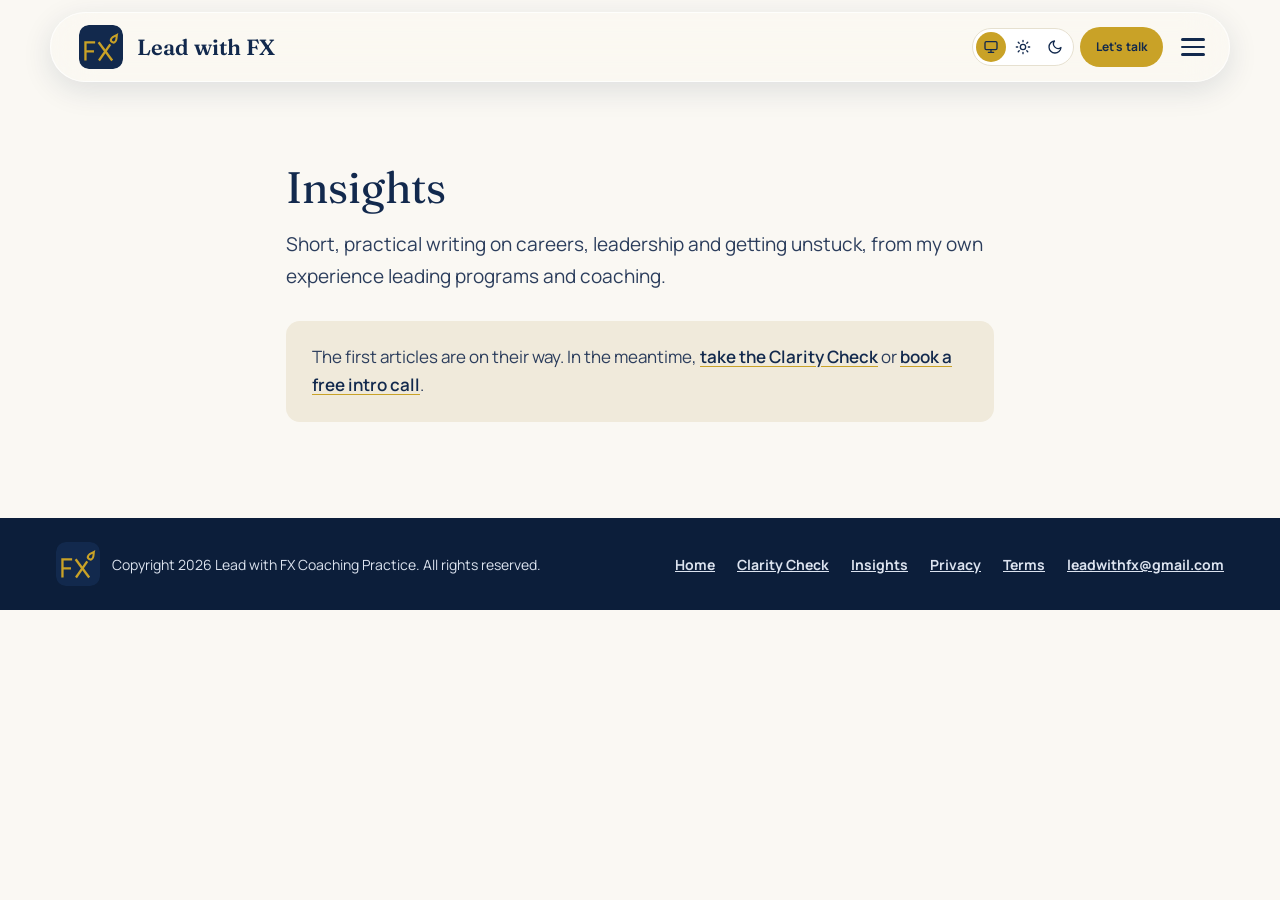
==== insights.html @ 62c2a0cc "Dark mode with Auto/Light/Dark switch in nav; highlight active nav section Co-Authored-By: Claude So" ====
<!doctype html>
<html lang="en"><head>
<title>Insights | Lead with FX</title>
<meta name="description" content="Short, practical writing on careers, leadership and getting unstuck, from Freddie Xavier at Lead with FX.">
<meta name="robots" content="index,follow,noai,noimageai">
<link rel="canonical" href="https://leadwithfx.com/insights.html">
<meta charset="utf-8">
<meta name="tdm-reservation" content="1">
<meta name="tdm-policy" content="https://leadwithfx.com/terms.html">
<meta name="viewport" content="width=device-width, initial-scale=1">
<meta name="theme-color" content="#12294D">
<link rel="icon" href="favicon.svg" type="image/svg+xml">
<link rel="apple-touch-icon" href="apple-touch-icon.png">
<link rel="preconnect" href="https://fonts.googleapis.com">
<link rel="preconnect" href="https://fonts.gstatic.com" crossorigin>
<link href="https://fonts.googleapis.com/css2?family=Fraunces:opsz,wght,WONK@9..144,500..600,0&family=Manrope:wght@400;500;700;800&display=swap" rel="stylesheet">
<script>try{var t=localStorage.getItem("lwfx-theme");if(t==="light"||t==="dark")document.documentElement.setAttribute("data-theme",t)}catch(e){}</script>
<link rel="stylesheet" href="styles.css?v=20261120">
<script data-goatcounter="https://leadwithfx.goatcounter.com/count" async src="//gc.zgo.at/count.js"></script>
</head><body>
<a class="skip" href="#main">Skip to content</a>
<header class="nav">
  <div class="wrap nav-inner">
    <a class="brand" href="index.html" aria-label="Lead with FX home">
      <img class="logo-img" src="logo-mark.svg" alt="" width="44" height="44">
      <span class="brand-name">Lead with FX</span>
    </a>
    <nav class="nav-links" id="nav-links" aria-label="Main">
      <a href="index.html#story">Sound Familiar?</a>
      <a href="index.html#what-is-coaching">Is Coaching For You?</a>
      <a href="index.html#about">Why Me</a>
      <a href="index.html#coaching">Work Together</a>
      <a href="index.html#method">How It Works</a>
      <a href="index.html#faq">Questions</a>
      <a class="btn btn-gold btn-sm" href="index.html#book">Let's talk</a>
    </nav>
    <button id="nav-toggle" class="nav-toggle" type="button" aria-expanded="false" aria-controls="nav-links" aria-label="Open menu"><span></span><span></span><span></span></button>
  </div>
</header>

<main id="main" class="doc"><div class="wrap doc-inner">
<h1>Insights</h1>
<p class="lead">Short, practical writing on careers, leadership and getting unstuck, from my own experience leading programs and coaching.</p>
<div class="posts" id="posts">
  <p class="posts-empty">The first articles are on their way. In the meantime, <a href="quiz.html">take the Clarity Check</a> or <a href="index.html#book">book a free intro call</a>.</p>
</div>
</div></main>
<footer class="footer">
  <div class="wrap footer-inner">
    <div class="footer-brand"><img class="logo-img" src="logo-mark.svg" alt="" width="40" height="40"><span>Copyright 2026 Lead with FX Coaching Practice. All rights reserved.</span></div>
    <nav class="footer-links" aria-label="Footer"><a href="index.html">Home</a><a href="quiz.html">Clarity Check</a><a href="insights.html">Insights</a><a href="privacy.html">Privacy</a><a href="terms.html">Terms</a><a href="mailto:leadwithfx@gmail.com">leadwithfx@gmail.com</a></nav>
  </div>
</footer>
<script src="nav.js" defer></script>
</body></html>
---- styles.css ----
:root{
  --ink:#12294D;
  --card:#fff;
  --navy:#12294D;
  --navy-deep:#0C1E3A;
  --gold:#C9A227;
  --gold-text:#7A5F0F;
  --ivory:#FAF8F3;
  --sand:#F0EADB;
  --line:#E6E0D0;
  --ink-soft:#2B3D5C;
  --on-navy:#DCE3EF;
}
*{box-sizing:border-box}
html{scroll-behavior:smooth}
body{margin:0;background:var(--ivory);color:var(--ink);font-family:'Manrope',system-ui,sans-serif;line-height:1.5}
a{color:inherit}
h1,h2,h3{font-family:'Fraunces',Georgia,serif;font-weight:500;margin:0}
p{margin:0}
.wrap{max-width:1280px;margin:0 auto;padding:0 56px}
.center{text-align:center}

/* Buttons */
.btn{display:inline-block;text-decoration:none;font-weight:800;letter-spacing:.06em;font-size:15px;padding:18px 32px;border-radius:999px;text-align:center;transition:opacity .15s}
.btn:hover{opacity:.9}
.btn-sm{font-size:13px;padding:13px 22px}
.btn-gold{background:var(--gold);color:var(--navy)}
.btn-navy{background:var(--navy);color:#fff;font-size:14px;padding:16px 24px;margin-top:auto}
.btn-outline{border:2px solid var(--ink);color:var(--ink);font-size:14px;padding:14px 26px;align-self:flex-start}
.btn:focus-visible,a:focus-visible{outline:3px solid var(--gold);outline-offset:3px}

/* Labels */
.label{font-size:13px;font-weight:800;letter-spacing:.14em;text-transform:uppercase;color:var(--gold-text)}
.eyebrow{font-family:'Manrope',sans-serif;font-size:14px;letter-spacing:.16em;text-transform:uppercase;font-weight:800;color:var(--gold-text)}
.rule{width:64px;height:4px;background:var(--gold)}

/* Nav */
.nav{background:var(--ivory);border-bottom:1px solid var(--line);position:sticky;top:0;z-index:10}
.nav-inner{display:flex;flex-wrap:wrap;gap:16px;align-items:center;justify-content:space-between;padding-top:14px;padding-bottom:14px}
.brand{display:flex;align-items:center;gap:14px;text-decoration:none}
.brand-name{font-family:'Fraunces',Georgia,serif;font-size:22px;font-weight:600}
.nav-links{display:flex;flex-wrap:wrap;gap:26px;align-items:center;font-size:13px;font-weight:800;letter-spacing:.08em;text-transform:uppercase}
.nav-links a{text-decoration:none}
.nav-links a.btn{letter-spacing:.08em}

/* Hero */
.hero{background:var(--navy);color:#fff;position:relative;overflow:hidden}
.hero::before{content:"";position:absolute;inset:0;background:url(hero-bg.svg) center/cover no-repeat;opacity:.16;pointer-events:none}
.hero-inner{position:relative;padding-top:44px;padding-bottom:52px;display:flex;flex-direction:column;gap:20px;align-items:flex-start}
.hero h1{font-size:52px;line-height:1.08;max-width:760px}
.hero-sub{font-size:21px;line-height:1.5;max-width:680px;color:var(--on-navy)}

/* Statement */
.statement{padding:96px 0}
.statement .wrap{display:flex;flex-direction:column;gap:24px;align-items:center}
.statement-text{font-family:'Fraunces',Georgia,serif;font-size:38px;line-height:1.25;max-width:900px}

/* Story */
.story{background:var(--sand)}
.story-inner{padding-top:96px;padding-bottom:96px;display:flex;flex-wrap:wrap;gap:64px}
.story-heading{flex:1 1 320px;font-size:46px;line-height:1.1}
.story-body{flex:1.6 1 440px;display:flex;flex-direction:column;gap:20px;font-size:18px;line-height:1.65;color:var(--ink-soft)}
.story-body .strong{font-weight:800;color:var(--ink)}

/* Coaching */
.coaching{padding:104px 0 96px}
.section-title{font-size:48px;text-align:center;margin-bottom:48px}
.section-title.light{color:#fff;text-align:left}
.cards{display:flex;flex-wrap:wrap;gap:28px}
.card{flex:1 1 400px;min-width:0;background:var(--card);border:1px solid var(--line);border-top:6px solid var(--gold);border-radius:16px;padding:44px 40px;display:flex;flex-direction:column;gap:16px}
.card h3{font-size:32px;line-height:1.15}
.card .tagline{font-size:18px;font-weight:700;color:var(--ink)}
.card p{font-size:16px;line-height:1.6;color:var(--ink-soft)}
.includes{font-size:13px;font-weight:800;letter-spacing:.08em;text-transform:uppercase}
.card ul{margin:0;padding-left:20px;display:flex;flex-direction:column;gap:8px;font-size:16px}
.meet{display:flex;flex-wrap:wrap;gap:20px;margin-top:32px}
.meet-card{flex:1 1 360px;background:#EAEFF7;border-radius:14px;padding:28px 32px;display:flex;flex-direction:column;gap:6px;font-size:17px;color:var(--ink-soft)}
.meet-card .label{color:var(--ink)}

/* Method */
.method{background:var(--navy);color:#fff;padding:96px 0}
.steps{display:flex;flex-wrap:wrap;gap:40px}
.step{flex:1 1 260px;min-width:0;position:relative;padding-top:27px;display:flex;flex-direction:column;gap:12px}
.num{font-size:14px;font-weight:800;letter-spacing:.14em;color:var(--gold)}
.step h3{font-size:30px}
.step-lead{font-weight:700;color:#fff}
.step p{font-size:16px;line-height:1.6;color:var(--on-navy)}

/* About */
.about{padding:96px 0}
.about-inner{display:flex;flex-wrap:wrap;gap:56px;align-items:center;margin-bottom:56px}
.headshot{flex:0 1 320px;width:320px;max-width:100%;height:auto;aspect-ratio:320/420;object-fit:cover;border-radius:16px;background:var(--line)}
.about-text{flex:1.5 1 420px;display:flex;flex-direction:column;gap:18px;font-size:18px;line-height:1.65;color:var(--ink-soft)}
.about-text h2{font-size:44px;line-height:1.1;color:var(--ink)}
.creds{display:flex;flex-wrap:wrap;gap:20px;margin-top:24px}
.cred{flex:1 1 240px;min-width:0;background:var(--card);border:1px solid var(--line);border-radius:14px;padding:28px;display:flex;flex-direction:column;gap:10px;font-size:16px;color:var(--ink-soft)}

/* Proof */
.proof{background:var(--sand);padding:96px 0}
.quote{flex:1 1 300px;min-width:0;background:var(--card);border-radius:16px;padding:32px;display:flex;flex-direction:column;gap:16px}
.quote-head{font-family:'Fraunces',Georgia,serif;font-size:24px}
.quote p{font-size:16px;line-height:1.6;color:var(--ink-soft);font-style:italic}

/* CTA */
.cta{background:var(--navy);color:#fff;position:relative;overflow:hidden}
.cta::before{content:"";position:absolute;inset:0;background:url(hero-bg.svg) center bottom/cover no-repeat;opacity:.12;pointer-events:none}
.cta-inner{position:relative;padding-top:104px;padding-bottom:104px;display:flex;flex-direction:column;gap:28px;align-items:center;text-align:center}
.cta h2{font-size:52px;line-height:1.1;max-width:800px}
.cta p{font-size:20px;line-height:1.55;max-width:620px;color:var(--on-navy)}
.cta p.small{font-size:15px}

/* Footer */
.footer{background:var(--navy-deep);color:var(--on-navy);font-size:14px}
.footer-inner{padding-top:36px;padding-bottom:36px;display:flex;flex-wrap:wrap;gap:20px;justify-content:space-between;align-items:center}
.footer-brand{display:flex;align-items:center;gap:12px}
.footer-links{display:flex;flex-wrap:wrap;gap:22px;font-weight:700}
.footer-note{width:100%;font-size:13px;color:#B7C2D6}

/* Responsive */
@media (max-width:900px){
  .wrap{padding:0 24px}
  .nav-links a:not(.btn){display:none}
  .hero-inner{padding-top:56px;padding-bottom:64px}
  .hero h1{font-size:36px}
  .hero-sub{font-size:18px}
  .statement{padding:64px 0}
  .statement-text{font-size:28px}
  .story-inner{padding-top:64px;padding-bottom:64px;gap:32px}
  .story-heading,.section-title,.cta h2{font-size:34px}
  .coaching,.method,.about,.proof{padding-top:64px;padding-bottom:64px}
  .card{padding:32px 24px}
  .cta-inner{padding-top:72px;padding-bottom:72px}
  .brand-name{font-size:18px}
}

.logo-img{display:block;width:44px;height:44px;border-radius:10px}

.faq{background:var(--ivory,#FAF8F3)}
.faq-inner{padding-top:96px;padding-bottom:96px}
.faq-list{max-width:820px;margin:0 auto;display:flex;flex-direction:column;gap:12px}
.faq details{background:var(--card);border:1px solid var(--line);border-radius:14px;padding:0 24px}
.faq summary{cursor:pointer;list-style:none;padding:20px 0;font-weight:700;font-size:18px;color:var(--ink);display:flex;justify-content:space-between;gap:16px}
.faq summary::-webkit-details-marker{display:none}
.faq summary::after{content:"+";color:#C9A227;font-size:24px;line-height:1}
.faq details[open] summary::after{content:"\2212"}
.faq details p{padding:0 0 22px;font-size:17px;line-height:1.65;color:var(--ink-soft)}
.calendly-card{width:100%;max-width:640px;background:#fff;border-radius:16px;overflow:hidden}
.alt-link{color:#E3C766;text-decoration:underline}
@media (max-width:900px){.faq-inner{padding-top:64px;padding-bottom:64px}.faq summary{font-size:16px}}

.faq-link{color:var(--ink);text-decoration:underline;text-decoration-color:#C9A227;text-underline-offset:3px;font-weight:600}


.method .num{font-family:'Fraunces',Georgia,serif;font-weight:500;font-size:68px;line-height:1;letter-spacing:0;color:transparent;-webkit-text-stroke:1.5px #C9A227}

@media (min-width:900px){
  .hero h1{font-size:clamp(30px,4.2vw,52px);max-width:none;white-space:nowrap}
  .hero-sub{font-size:clamp(14px,1.7vw,21px);max-width:none;white-space:nowrap}
}

.diff{background:var(--sand);padding:88px 0}
.diff .section-title{margin-bottom:40px}
@media (max-width:900px){.diff{padding:64px 0}}

/* motion */
.step::before{content:"";position:absolute;top:0;left:0;right:0;height:3px;background:var(--gold);transform-origin:left}
.js .reveal{opacity:0;transform:translateY(18px);transition:opacity .7s ease,transform .7s ease;transition-delay:var(--d,0s)}
.js .reveal.in{opacity:1;transform:none}
.js .step.reveal::before{transform:scaleX(0);transition:transform 1s ease calc(var(--d,0s) + .2s)}
.js .step.reveal.in::before{transform:scaleX(1)}
.btn{transition:transform .2s ease,box-shadow .2s ease}
.btn:hover{transform:translateY(-2px);box-shadow:0 8px 18px rgba(0,0,0,.18)}
.nav-links a:not(.btn){background:linear-gradient(var(--gold),var(--gold)) left bottom/0 2px no-repeat;transition:background-size .25s ease;padding-bottom:4px}
.nav-links a:not(.btn):hover{background-size:100% 2px}
@media (prefers-reduced-motion:reduce){.js .reveal,.js .reveal.in{opacity:1;transform:none;transition:none}.js .step.reveal::before{transform:none;transition:none}.btn{transition:none}.btn:hover{transform:none}}

/* accessibility + new pages */
.skip{position:absolute;left:-999px;top:8px;background:#fff;color:var(--ink);padding:10px 16px;border-radius:8px;z-index:100;font-weight:800}
.skip:focus{left:8px}
.doc-inner{max-width:820px;padding-top:72px;padding-bottom:96px}
.doc h1{font-size:44px;margin-bottom:8px}.doc h2{font-size:26px;margin:36px 0 10px}
.doc p,.doc li{font-size:17px;line-height:1.7;color:var(--ink-soft)}.doc ul{padding-left:22px;display:flex;flex-direction:column;gap:10px}
.doc a:not(.btn){color:var(--ink);text-decoration-color:var(--gold);text-underline-offset:3px;font-weight:600}
.doc-meta{font-size:14px!important;color:#5a6b86!important}
.doc .btn{margin-top:28px;display:inline-block}
.quiz{background:var(--navy);color:#fff;min-height:70vh}
.quiz-inner{max-width:760px;padding-top:72px;padding-bottom:96px}
.q-panel{display:flex;flex-direction:column;gap:24px}
.q-panel[hidden]{display:none}
.quiz h1,.quiz h2{font-size:clamp(30px,5vw,48px);line-height:1.1}
.q-lead{font-size:20px;line-height:1.55;color:var(--on-navy);margin:0}
.q-top{display:flex;flex-direction:column;gap:10px}
.q-count{font-size:13px;letter-spacing:.14em;text-transform:uppercase;color:var(--gold);font-weight:800}
.q-bar{height:6px;background:rgba(255,255,255,.18);border-radius:999px;overflow:hidden}
.q-bar span{display:block;height:100%;background:var(--gold);width:0;transition:width .4s ease}
.quiz fieldset{border:0;padding:0;margin:0}
.quiz legend{font-family:'Fraunces',Georgia,serif;font-size:clamp(24px,3.6vw,34px);line-height:1.2;margin-bottom:22px;outline:none;padding:0}
.q-options{display:flex;flex-direction:column;gap:12px}
.q-opt{display:flex;gap:14px;align-items:center;background:rgba(255,255,255,.06);border:1.5px solid rgba(255,255,255,.22);border-radius:14px;padding:18px 20px;cursor:pointer;font-size:18px;transition:border-color .15s,background .15s}
.q-opt:hover{border-color:var(--gold);background:rgba(255,255,255,.1)}
.q-opt input{accent-color:#C9A227;width:20px;height:20px;flex:none}
.q-opt:has(input:checked){border-color:var(--gold);background:rgba(201,162,39,.16)}
.q-opt:has(input:focus-visible){outline:3px solid var(--gold);outline-offset:3px}
.q-nav{display:flex;justify-content:space-between;gap:16px;margin-top:28px}
.quiz .btn-outline{border-color:#fff;color:#fff}
.quiz .btn[disabled]{opacity:.4;cursor:not-allowed}
.q-eyebrow{font-size:13px;letter-spacing:.14em;text-transform:uppercase;color:var(--gold);font-weight:800;margin:0}
.r-box{background:#fff;color:var(--ink);border-radius:16px;padding:28px 30px}
.r-box p{margin:8px 0 0;font-size:18px;line-height:1.6;color:var(--ink-soft)}
.r-actions{display:flex;flex-wrap:wrap;gap:16px}
.q-fine{font-size:14px;color:var(--on-navy);margin:0}
.sticky-cta{display:none}
@media (max-width:900px){
  .sticky-cta{display:block;position:fixed;left:0;right:0;bottom:0;z-index:50;padding:12px 16px calc(12px + env(safe-area-inset-bottom));background:rgba(18,41,77,.96);backdrop-filter:blur(8px);transform:translateY(110%);transition:transform .3s ease;box-shadow:0 -6px 20px rgba(0,0,0,.25)}
  .sticky-cta.on{transform:none}
  .sticky-cta .btn{display:block;width:100%}
  body{padding-bottom:0}
  .quiz-inner{padding-top:48px}
}
@media (prefers-reduced-motion:reduce){.sticky-cta{transition:none}.q-bar span{transition:none}}
.q-panel>.btn,.r-actions .btn{align-self:flex-start}
@media (max-width:900px){.q-panel>.btn{align-self:stretch}}

.pullquote{margin:0;display:flex;flex-direction:column;gap:14px;align-items:center;text-align:center}
.pullquote blockquote{margin:0}
.pullquote figcaption{font-size:15px;letter-spacing:.06em;color:var(--gold-text);font-weight:700}
.pullquote figcaption cite{font-style:italic;font-weight:600}
.quote-after{font-size:22px;color:var(--ink);margin:8px 0 0;font-weight:600}
@media (max-width:900px){.quote-after{font-size:19px}}

/* compact quote band */
.statement{padding:44px 0}
.statement .wrap{gap:10px}
.statement .statement-text{font-size:clamp(24px,3vw,32px);line-height:1.2}
.pullquote{gap:8px}
.pullquote figcaption{font-size:13px}
.quote-after{font-size:18px;margin:2px 0 0}
@media (max-width:900px){.statement{padding:32px 0}.statement .statement-text{font-size:24px}.quote-after{font-size:17px}}

/* sign-off line under the quote */
.quote-after{position:relative;margin:14px 0 0;padding-top:16px;font-family:'Fraunces',Georgia,serif;font-weight:500;font-size:26px;line-height:1.2;color:var(--ink)}
.quote-after::before{content:"";position:absolute;top:0;left:50%;width:48px;height:3px;margin-left:-24px;background:var(--gold)}
@media (max-width:900px){.quote-after{font-size:22px;margin-top:10px;padding-top:14px}}

/* compact spacing pass */
.story-inner{padding-top:56px;padding-bottom:56px;gap:40px}
.coaching{padding:60px 0 56px}
.method,.about,.proof{padding:56px 0}
.diff{padding:52px 0}
.faq-inner{padding-top:56px;padding-bottom:56px}
.cta-inner{padding-top:64px;padding-bottom:64px;gap:20px}
.section-title{font-size:40px;margin-bottom:28px}
.diff .section-title{margin-bottom:26px}
.card{padding:32px 32px;gap:12px}
.meet{margin-top:22px;gap:16px}
.meet-card{padding:20px 26px}
.about-inner{gap:40px;margin-bottom:32px}
.creds{margin-top:16px;gap:16px}
.cred{padding:22px}
.quote{padding:26px}
.faq summary{padding:16px 0}
.faq details p{padding:0 0 16px}
.footer-inner{padding-top:24px;padding-bottom:24px}
@media (max-width:900px){
  .story-inner{padding-top:40px;padding-bottom:40px;gap:24px}
  .coaching,.method,.about,.proof{padding-top:40px;padding-bottom:40px}
  .diff{padding:40px 0}
  .faq-inner{padding-top:40px;padding-bottom:40px}
  .cta-inner{padding-top:48px;padding-bottom:48px}
  .section-title,.story-heading,.cta h2{font-size:30px}
  .section-title{margin-bottom:22px}
  .card{padding:26px 20px}
}

/* about list */

.creds.six .cred{flex:1 1 30%}

.quiz .btn-outline{background:transparent;cursor:pointer}

/* insights */
.doc .lead{font-size:19px;color:var(--ink-soft);margin-bottom:28px}
.posts{display:flex;flex-direction:column;gap:16px}
.post-card{display:block;text-decoration:none;background:var(--card);border:1px solid var(--line);border-left:5px solid var(--gold);border-radius:14px;padding:22px 26px}
.post-card h2{margin:0 0 6px;font-size:24px;color:var(--ink)}
.post-card p{margin:0;font-size:16px}
.post-card .post-meta{margin-bottom:6px}
.post-meta{font-size:14px;color:var(--gold-text);font-weight:700;letter-spacing:.04em;margin:0 0 10px}
.posts-empty{background:var(--sand);border-radius:14px;padding:22px 26px}


.cards .card{flex:1 1 300px}

.r-fit{margin-top:16px}
.r-fit-link{color:var(--ink);font-weight:700;text-decoration:underline}

/* mobile menu */
.nav-toggle{display:none;width:48px;height:48px;border:0;background:transparent;border-radius:12px;cursor:pointer;padding:0;flex-direction:column;align-items:center;justify-content:center;gap:5px}
.nav-toggle span{display:block;width:24px;height:2.5px;border-radius:2px;background:var(--ink);transition:transform .2s ease,opacity .2s ease}
.nav.open .nav-toggle span:nth-child(1){transform:translateY(7.5px) rotate(45deg)}
.nav.open .nav-toggle span:nth-child(2){opacity:0}
.nav.open .nav-toggle span:nth-child(3){transform:translateY(-7.5px) rotate(-45deg)}
@media (max-width:900px){
  .nav-inner{flex-wrap:wrap;gap:8px;padding-top:8px;padding-bottom:8px}
  .brand{margin-right:auto}
  .navjs .nav-toggle{display:flex}
  .navjs .nav-links{order:2}
  .navjs .nav-toggle{order:3;margin-right:-10px}
  .navjs .nav.open .nav-links{flex:0 0 100%;order:4;flex-direction:column;align-items:stretch;gap:0;padding:4px 0 12px;max-height:calc(100vh - 80px);overflow-y:auto;border-top:1px solid var(--line)}
  .navjs .nav.open .nav-links a:not(.btn){display:block;padding:16px 4px;font-size:15px;border-bottom:1px solid var(--line);background:none}
  .navjs .nav.open .nav-links a.btn{display:block;text-align:center;margin-top:14px;padding:16px 22px;font-size:14px}
  .nav-links{gap:12px}
}
@media (max-width:900px){
  .navjs .nav-inner{flex-wrap:nowrap;gap:6px}
  .navjs .nav.open .nav-inner{flex-wrap:wrap}
  .navjs .nav .nav-inner.wrap{padding-left:16px;padding-right:16px}
  .navjs .nav .brand{min-width:0;gap:10px}
  .navjs .nav-links a.btn{padding:11px 16px;font-size:12px;white-space:nowrap}
  .navjs .nav-toggle{margin-right:-8px;flex:0 0 48px}
}
@media (max-width:360px){.navjs .brand-name{font-size:16px}}
@media (max-width:900px){.footer-links{gap:4px 18px}.footer-links a{display:inline-block;padding:11px 0}}

/* report flow */
.r-offer{border:3px solid var(--gold)}
.r-offer ul{margin:10px 0 0;padding-left:20px;font-size:17px;line-height:1.6;color:var(--ink-soft)}
.r-offer .btn{margin-top:6px}
.r-small{font-size:14px;color:var(--ink-soft);margin-left:12px}
.rp-form{display:flex;flex-direction:column;gap:10px;max-width:560px}
.rp-form label:not(.q-opt){font-size:15px;font-weight:700;color:var(--on-navy)}
.rp-form input[type=text],.rp-form input[type=email]{width:100%;padding:14px 16px;font-size:18px;border-radius:10px;border:1.5px solid rgba(255,255,255,.22);background:var(--card);color:var(--ink);font-family:inherit}
.rp-form input[type=text]:focus,.rp-form input[type=email]:focus{outline:3px solid var(--gold);outline-offset:2px}
.rp-form .hp{position:absolute;left:-9999px;width:1px;height:1px;opacity:0}
.rp-ck{margin-top:4px;align-items:flex-start}
.rp-ck span{font-size:16px;line-height:1.45}
.rp-form .q-fine a{color:var(--gold);text-decoration:underline}
.rp-err{margin:0;font-weight:700;color:#FFB4A8;font-size:16px}
@media (max-width:900px){.r-small{display:block;margin:10px 0 0}.r-offer .btn{width:100%}}
.quiz button.btn-gold{border:0}
/* section rhythm after reorder */
.diff{background:var(--ivory)}
.about{background:var(--sand)}
.proof{background:var(--ivory)}
html{scroll-padding-top:84px}

/* nav: tighter desktop bar, hamburger below 1180px */
@media (max-width:1340px){
  .nav-inner{gap:6px}
  .navjs .nav-inner{flex-wrap:nowrap}
  .navjs .nav.open .nav-inner{flex-wrap:wrap}
  .brand{margin-right:auto}
  .navjs .nav-toggle{display:flex;order:3;margin-right:-8px;flex:0 0 48px}
  .navjs .nav-links{order:2;gap:12px}
  .navjs .nav-links a:not(.btn){display:none}
  .navjs .nav-links a.btn{padding:11px 16px;font-size:12px;white-space:nowrap}
  .navjs .nav.open .nav-links{flex:0 0 100%;order:4;flex-direction:column;flex-wrap:nowrap;align-items:stretch;gap:0;padding:4px 0 12px;max-height:calc(100vh - 80px);overflow-y:auto;border-top:1px solid var(--line)}
  .navjs .nav.open .nav-links a:not(.btn){display:block;padding:16px 4px;font-size:15px;letter-spacing:.08em;border-bottom:1px solid var(--line);background:none}
  .navjs .nav.open .nav-links a.btn{display:block;text-align:center;margin-top:14px;padding:16px 22px;font-size:14px}
}

/* Home page notes and calls to action */
.diff-note{margin:0 0 16px;font-size:21px;line-height:1.55;color:var(--ink);text-align:left;max-width:680px}
.diff-gap{margin-top:36px}
.diff-cta{margin-top:28px;text-align:left}
.time-note{margin:44px auto 0 0;max-width:720px;font-size:19px;line-height:1.55;color:var(--ink);text-align:left;text-wrap:balance}
.hero-by{margin:4px 0 0;font-size:16px;letter-spacing:.01em;color:var(--on-navy);opacity:.9}
.eyebrow.again{margin-top:48px}
.about .eyebrow.again{margin-top:36px}
.about-link{color:var(--ink);font-weight:700;text-decoration:underline}
.r-help{margin-top:16px}

/* Tone: sentence case, lighter headings, warmer sections */
h1,h2,h3{font-weight:400}
.nav-links{font-size:15px;font-weight:700;letter-spacing:.01em;text-transform:none;gap:24px}
.nav-links a.btn,.btn-sm{letter-spacing:.01em;font-size:14px}
.btn{letter-spacing:.01em;font-weight:700;font-size:16px}
.label,.eyebrow{text-transform:none;letter-spacing:.02em;font-size:15px;font-weight:700}
.includes{text-transform:none;letter-spacing:.02em;font-size:15px}
.diff .section-title{text-align:left}
.method{background:var(--sand);color:var(--ink)}
.section-title.light,.method .section-title{color:var(--ink)}
.step-lead{color:var(--ink)}
.step p{color:var(--ink-soft)}
.method .num{-webkit-text-stroke-color:var(--gold-text)}

/* Hero with artwork or photo */
.hero-split{flex-direction:row;align-items:center;justify-content:space-between;gap:48px;flex-wrap:wrap}
.hero-copy{display:flex;flex-direction:column;gap:20px;align-items:flex-start;flex:1 1 520px;min-width:0}
.hero-photo{width:340px;max-width:100%;height:auto;border-radius:20px;box-shadow:0 18px 40px rgba(0,0,0,.28);border:4px solid rgba(255,255,255,.08)}
@media (max-width:900px){.hero-photo{width:240px}}

/* Glass look: floating nav pill and hero card over the scene */
.nav{position:sticky;top:12px;z-index:20;max-width:1180px;margin:12px auto 0;border:1px solid rgba(255,255,255,.7);border-radius:999px;background:rgba(250,248,243,.9);box-shadow:0 8px 30px rgba(18,41,77,.12)}
.nav-inner{padding-left:28px;padding-right:20px;padding-top:10px;padding-bottom:10px}
.hero{background:var(--sand) url(hero-scene.svg) center/cover no-repeat;color:var(--ink);margin-top:-78px;padding-top:78px;min-height:620px;display:flex;align-items:center}
.hero::before{display:none}
.hero-inner{padding-top:64px;padding-bottom:72px;width:100%}
.glass{background:rgba(250,248,243,.9);border:1px solid rgba(255,255,255,.75);border-radius:32px;padding:44px 48px;max-width:700px;box-shadow:0 24px 60px rgba(18,41,77,.18)}
.hero h1{color:var(--ink)}
.hero-sub{color:var(--ink-soft)}
.hero-by{color:var(--ink-soft)}
.hero .btn{border-radius:999px}
.btn{border-radius:999px}
@supports ((backdrop-filter:blur(1px)) or (-webkit-backdrop-filter:blur(1px))){
  .nav{background:rgba(250,248,243,.62);-webkit-backdrop-filter:blur(22px) saturate(1.5);backdrop-filter:blur(22px) saturate(1.5)}
  .glass{background:rgba(250,248,243,.66);-webkit-backdrop-filter:blur(24px) saturate(1.4);backdrop-filter:blur(24px) saturate(1.4)}
}
@media (max-width:900px){.nav{margin:10px 10px 0;border-radius:28px}.glass{padding:30px 24px;border-radius:26px}.hero{min-height:0}}
.glass.hero-copy{flex:0 0 auto;width:100%}
.glass h1,.glass .hero-sub{max-width:100%}
.glass h1{font-size:46px}
@media (max-width:900px){.glass h1{font-size:34px}}
.glass h1,.glass .hero-sub{white-space:normal;max-width:100%}
.glass .hero-sub{font-size:20px}
@media (max-width:700px){.creds.six .cred{flex:1 1 100%}.cred{overflow-wrap:anywhere}}
h1,h2,h3,.brand-name,.statement-text,.quote-head,.quote-after,.quiz legend,.method .num{font-variation-settings:"WONK" 0}
/* Hero: own photo */
.hero{background:var(--sand) url(hero-photo.jpg) 72% center/cover no-repeat}
.glass{max-width:620px}
@media (max-width:900px){.hero{background-position:68% center}}
.hero{background-position:12% 62%;min-height:560px}
.glass{max-width:560px;padding:40px 44px}
.glass h1{font-size:42px}
@media (max-width:900px){.hero{background-position:50% center}}
@media (max-width:700px){
  .hero{align-items:flex-end;min-height:0;padding-top:300px;background-position:80% top}
  .hero-inner{padding-top:0;padding-bottom:20px}
  .glass{padding:28px 22px}
  .glass h1{font-size:32px}
}
.rp-ts{margin:12px 0}

.r-locked{list-style:none;margin:14px 0 0;padding:0}
.r-locked li{display:flex;flex-wrap:wrap;gap:4px 14px;justify-content:space-between;padding:10px 0;border-top:1px solid #e6e1d4;font-size:16px;color:var(--ink)}
.redact{font-style:normal;color:#c9c4b4;background:#efeadb;border-radius:4px;padding:0 6px;letter-spacing:1px;filter:blur(2px);user-select:none}
.r-link{background:none;border:0;padding:0;font:inherit;color:var(--ink);text-decoration:underline;cursor:pointer}

/* Clarity Check radar + utilities */
.sr-only{position:absolute;width:1px;height:1px;margin:-1px;padding:0;overflow:hidden;clip:rect(0 0 0 0);white-space:nowrap;border:0}
.radar{margin:28px 0 8px;background:var(--card);border-radius:16px;padding:20px 22px 22px;display:grid;gap:18px;grid-template-columns:minmax(0,400px) 1fr;align-items:center}
.radar svg{width:100%;height:auto;display:block}
.rd-ring{fill:none;stroke:var(--line);stroke-width:1}
.rd-ring:last-of-type{stroke:#cfc7b2}
.rd-axis{stroke:var(--line);stroke-width:1}
.rd-area{fill:rgba(201,162,39,.28);stroke:var(--gold);stroke-width:2.5;stroke-linejoin:round}
.rd-dot{fill:var(--ink);stroke:#fff;stroke-width:1.5}
.rd-label{font:700 12px Manrope,system-ui,sans-serif;fill:var(--ink)}
.radar-list{list-style:none;margin:0;padding:0;display:grid;gap:8px}
.radar-list li{display:flex;justify-content:space-between;gap:12px;border-bottom:1px solid var(--line);padding:6px 0;color:var(--ink);font-size:16px}
.radar-list strong{color:var(--gold-text)}
.radar.on .rd-shape{transform-origin:200px 150px;animation:rdgrow .9s cubic-bezier(.2,.8,.2,1) both}
@keyframes rdgrow{from{transform:scale(.15);opacity:0}to{transform:scale(1);opacity:1}}
@media (prefers-reduced-motion:reduce){.radar.on .rd-shape{animation:none}}
@media (max-width:640px){.radar{grid-template-columns:1fr}}
[hidden]{display:none!important}

/* Active section in the nav */
.nav-links a.is-active:not(.btn){background-size:100% 2px}

/* Dark mode: follows the device unless the visitor picks Light or Dark in the toggle. Navy sections stay navy; light surfaces flip. */
@media (prefers-color-scheme:dark){
  :root:not([data-theme="light"]){color-scheme:dark;--ink:#EAEFF7;--card:#16294B;--ivory:#0B1730;--sand:#10203D;--line:#2A3C5F;--ink-soft:#B9C6DC;--gold-text:#E3C766}
  :root:not([data-theme="light"]) .quiz{color-scheme:light;--ink:#12294D;--card:#fff;--ink-soft:#2B3D5C;--line:#E6E0D0;--gold-text:#7A5F0F}
  :root:not([data-theme="light"]) .nav{background:rgba(11,23,48,.9);border-color:rgba(255,255,255,.12);box-shadow:0 8px 30px rgba(0,0,0,.4)}
  :root:not([data-theme="light"]) .hero{background-color:var(--sand);background-image:linear-gradient(rgba(11,23,48,.74),rgba(11,23,48,.74)),url(hero-scene.svg)}
  :root:not([data-theme="light"]) .glass{background:rgba(11,23,48,.86);border-color:rgba(255,255,255,.12);box-shadow:0 24px 60px rgba(0,0,0,.45)}
  :root:not([data-theme="light"]) .meet-card{background:#1B2F52}
  :root:not([data-theme="light"]) .doc-meta{color:#9FB0CA!important}
  :root:not([data-theme="light"]) .calendly-card{background:#fff}
  :root:not([data-theme="light"]) .nav-toggle span{background:#EAEFF7}
}
:root[data-theme="dark"]{color-scheme:dark;--ink:#EAEFF7;--card:#16294B;--ivory:#0B1730;--sand:#10203D;--line:#2A3C5F;--ink-soft:#B9C6DC;--gold-text:#E3C766}
:root[data-theme="dark"] .quiz{color-scheme:light;--ink:#12294D;--card:#fff;--ink-soft:#2B3D5C;--line:#E6E0D0;--gold-text:#7A5F0F}
:root[data-theme="dark"] .nav{background:rgba(11,23,48,.9);border-color:rgba(255,255,255,.12);box-shadow:0 8px 30px rgba(0,0,0,.4)}
:root[data-theme="dark"] .hero{background-color:var(--sand);background-image:linear-gradient(rgba(11,23,48,.74),rgba(11,23,48,.74)),url(hero-scene.svg)}
:root[data-theme="dark"] .glass{background:rgba(11,23,48,.86);border-color:rgba(255,255,255,.12);box-shadow:0 24px 60px rgba(0,0,0,.45)}
:root[data-theme="dark"] .meet-card{background:#1B2F52}
:root[data-theme="dark"] .doc-meta{color:#9FB0CA!important}
:root[data-theme="dark"] .calendly-card{background:#fff}
:root[data-theme="dark"] .nav-toggle span{background:#EAEFF7}

/* Theme switch (Auto / Light / Dark) */
.theme-switch{display:inline-flex;gap:2px;padding:3px;border:1px solid var(--line);border-radius:999px;background:var(--card);flex:0 0 auto}
.theme-switch button{width:30px;height:30px;border:0;border-radius:999px;background:transparent;color:var(--ink);cursor:pointer;display:grid;place-items:center;padding:0}
.theme-switch button svg{width:16px;height:16px;fill:none;stroke:currentColor;stroke-width:2;stroke-linecap:round;stroke-linejoin:round}
.theme-switch button[aria-pressed="true"]{background:var(--gold);color:#12294D}
.theme-switch button:focus-visible{outline:3px solid var(--gold);outline-offset:2px}
@media (max-width:480px){.theme-switch button{width:26px;height:26px}.theme-switch button svg{width:14px;height:14px}}
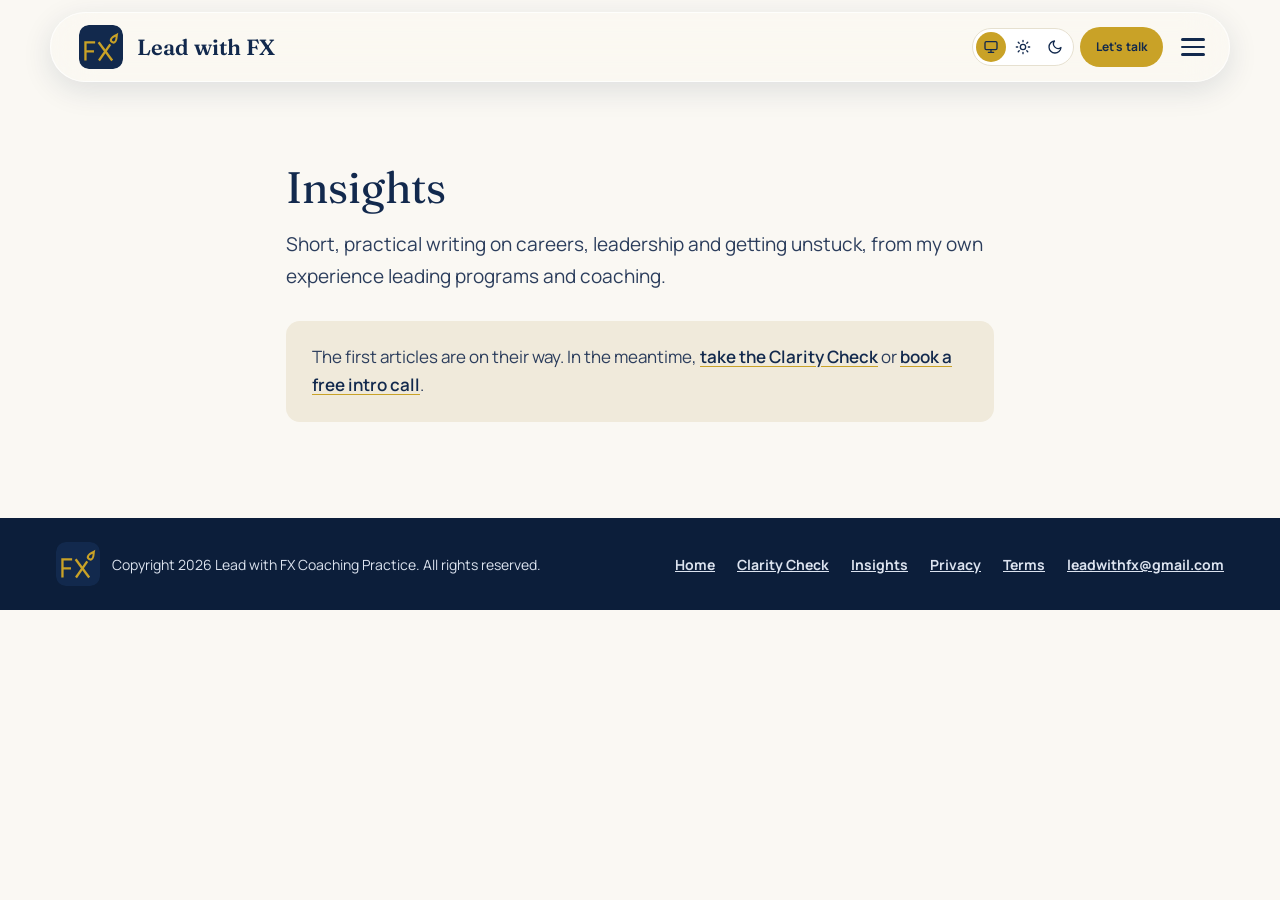
==== commit c488f9cf: "Dark mode: keep the hero photo (light dim instead of swapping the image) Co-Authored-By: Claude Sonn" ====
--- a/insights.html
+++ b/insights.html
@@ -15,7 +15,7 @@
 <link rel="preconnect" href="https://fonts.gstatic.com" crossorigin>
 <link href="https://fonts.googleapis.com/css2?family=Fraunces:opsz,wght,WONK@9..144,500..600,0&family=Manrope:wght@400;500;700;800&display=swap" rel="stylesheet">
 <script>try{var t=localStorage.getItem("lwfx-theme");if(t==="light"||t==="dark")document.documentElement.setAttribute("data-theme",t)}catch(e){}</script>
-<link rel="stylesheet" href="styles.css?v=20261120">
+<link rel="stylesheet" href="styles.css?v=20261121">
 <script data-goatcounter="https://leadwithfx.goatcounter.com/count" async src="//gc.zgo.at/count.js"></script>
 </head><body>
 <a class="skip" href="#main">Skip to content</a>
--- a/styles.css
+++ b/styles.css
@@ -463,7 +463,7 @@
   :root:not([data-theme="light"]){color-scheme:dark;--ink:#EAEFF7;--card:#16294B;--ivory:#0B1730;--sand:#10203D;--line:#2A3C5F;--ink-soft:#B9C6DC;--gold-text:#E3C766}
   :root:not([data-theme="light"]) .quiz{color-scheme:light;--ink:#12294D;--card:#fff;--ink-soft:#2B3D5C;--line:#E6E0D0;--gold-text:#7A5F0F}
   :root:not([data-theme="light"]) .nav{background:rgba(11,23,48,.9);border-color:rgba(255,255,255,.12);box-shadow:0 8px 30px rgba(0,0,0,.4)}
-  :root:not([data-theme="light"]) .hero{background-color:var(--sand);background-image:linear-gradient(rgba(11,23,48,.74),rgba(11,23,48,.74)),url(hero-scene.svg)}
+  :root:not([data-theme="light"]) .hero{background-color:var(--sand);background-image:linear-gradient(rgba(11,23,48,.32),rgba(11,23,48,.32)),url(hero-photo.jpg)}
   :root:not([data-theme="light"]) .glass{background:rgba(11,23,48,.86);border-color:rgba(255,255,255,.12);box-shadow:0 24px 60px rgba(0,0,0,.45)}
   :root:not([data-theme="light"]) .meet-card{background:#1B2F52}
   :root:not([data-theme="light"]) .doc-meta{color:#9FB0CA!important}
@@ -473,7 +473,7 @@
 :root[data-theme="dark"]{color-scheme:dark;--ink:#EAEFF7;--card:#16294B;--ivory:#0B1730;--sand:#10203D;--line:#2A3C5F;--ink-soft:#B9C6DC;--gold-text:#E3C766}
 :root[data-theme="dark"] .quiz{color-scheme:light;--ink:#12294D;--card:#fff;--ink-soft:#2B3D5C;--line:#E6E0D0;--gold-text:#7A5F0F}
 :root[data-theme="dark"] .nav{background:rgba(11,23,48,.9);border-color:rgba(255,255,255,.12);box-shadow:0 8px 30px rgba(0,0,0,.4)}
-:root[data-theme="dark"] .hero{background-color:var(--sand);background-image:linear-gradient(rgba(11,23,48,.74),rgba(11,23,48,.74)),url(hero-scene.svg)}
+:root[data-theme="dark"] .hero{background-color:var(--sand);background-image:linear-gradient(rgba(11,23,48,.32),rgba(11,23,48,.32)),url(hero-photo.jpg)}
 :root[data-theme="dark"] .glass{background:rgba(11,23,48,.86);border-color:rgba(255,255,255,.12);box-shadow:0 24px 60px rgba(0,0,0,.45)}
 :root[data-theme="dark"] .meet-card{background:#1B2F52}
 :root[data-theme="dark"] .doc-meta{color:#9FB0CA!important}
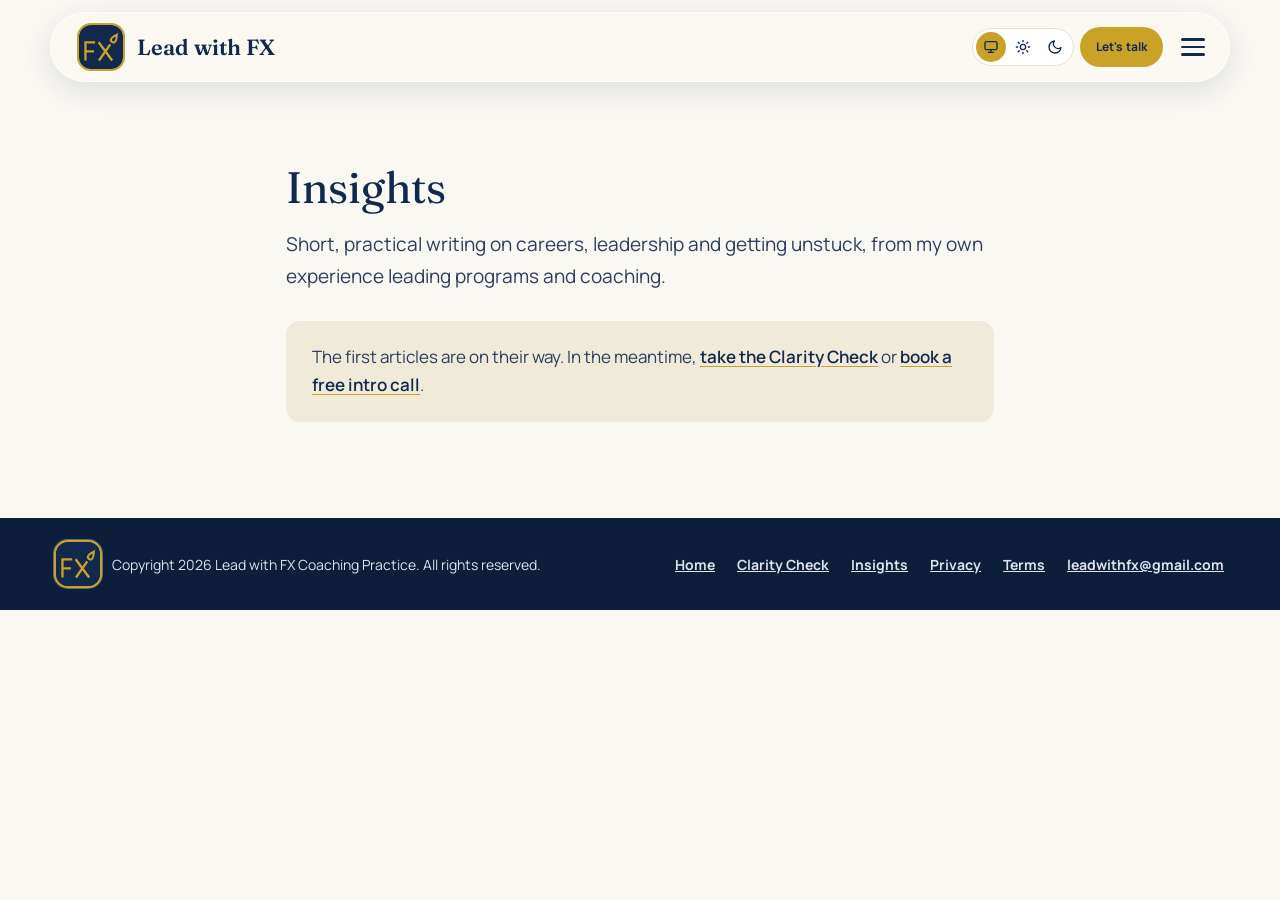
==== commit 29eb0bfb: "Logo: gold ring border so the mark reads in light and dark Co-Authored-By: Claude Sonnet 5.5 <norepl" ====
--- a/insights.html
+++ b/insights.html
@@ -15,7 +15,7 @@
 <link rel="preconnect" href="https://fonts.gstatic.com" crossorigin>
 <link href="https://fonts.googleapis.com/css2?family=Fraunces:opsz,wght,WONK@9..144,500..600,0&family=Manrope:wght@400;500;700;800&display=swap" rel="stylesheet">
 <script>try{var t=localStorage.getItem("lwfx-theme");if(t==="light"||t==="dark")document.documentElement.setAttribute("data-theme",t)}catch(e){}</script>
-<link rel="stylesheet" href="styles.css?v=20261121">
+<link rel="stylesheet" href="styles.css?v=20261122">
 <script data-goatcounter="https://leadwithfx.goatcounter.com/count" async src="//gc.zgo.at/count.js"></script>
 </head><body>
 <a class="skip" href="#main">Skip to content</a>
--- a/styles.css
+++ b/styles.css
@@ -487,3 +487,6 @@
 .theme-switch button[aria-pressed="true"]{background:var(--gold);color:#12294D}
 .theme-switch button:focus-visible{outline:3px solid var(--gold);outline-offset:2px}
 @media (max-width:480px){.theme-switch button{width:26px;height:26px}.theme-switch button svg{width:14px;height:14px}}
+
+/* Logo: a gold ring with a thin light inner edge so the navy tile reads on light and dark */
+.logo-img{border-radius:12px;box-shadow:0 0 0 2px var(--gold),0 0 0 3px rgba(255,255,255,.35)}
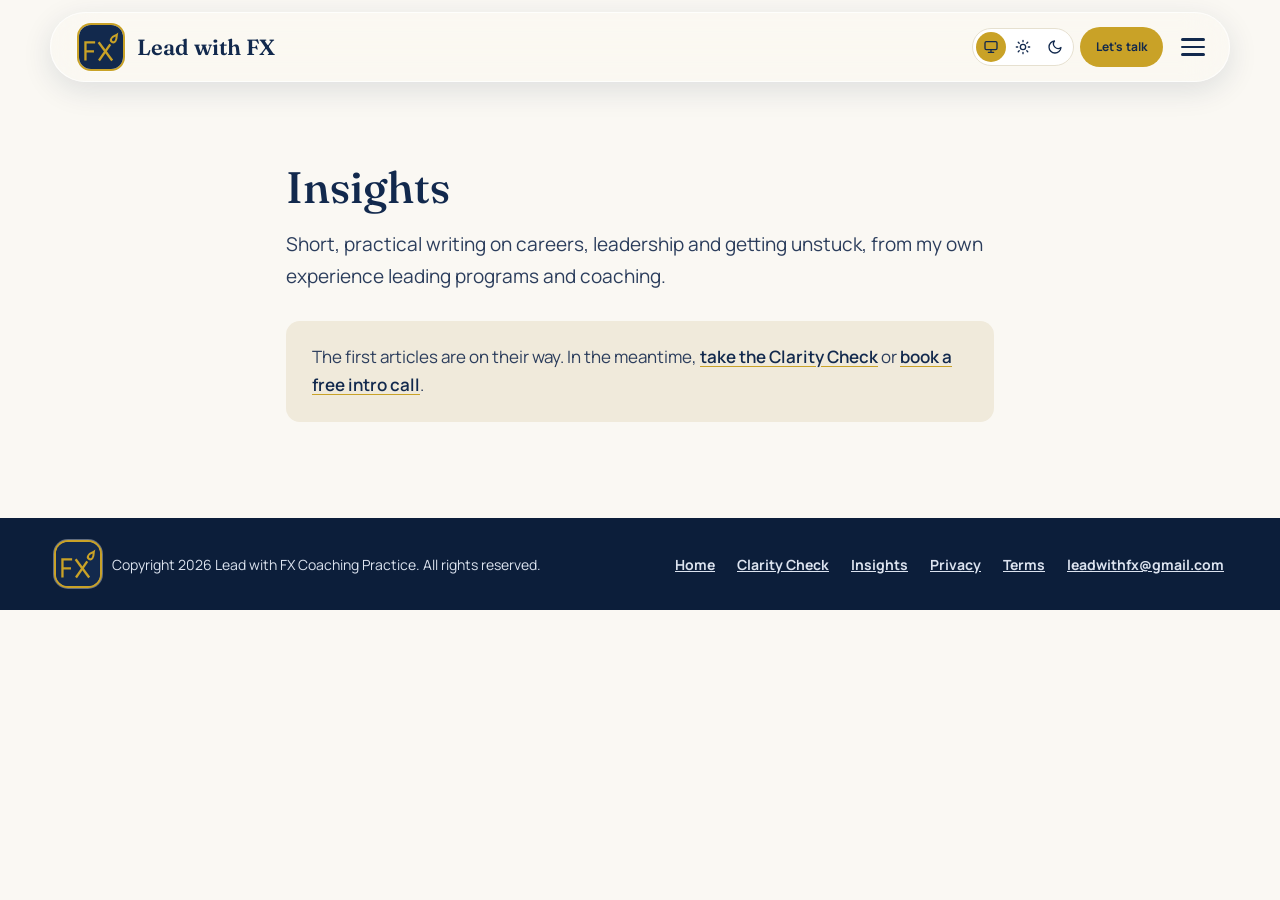
==== commit 5e91006e: "Performance and privacy: self-host fonts, AVIF/WebP hero by screen size, size budget and no-third-pa" ====
--- a/insights.html
+++ b/insights.html
@@ -11,11 +11,10 @@
 <meta name="theme-color" content="#12294D">
 <link rel="icon" href="favicon.svg" type="image/svg+xml">
 <link rel="apple-touch-icon" href="apple-touch-icon.png">
-<link rel="preconnect" href="https://fonts.googleapis.com">
-<link rel="preconnect" href="https://fonts.gstatic.com" crossorigin>
-<link href="https://fonts.googleapis.com/css2?family=Fraunces:opsz,wght,WONK@9..144,500..600,0&family=Manrope:wght@400;500;700;800&display=swap" rel="stylesheet">
+<link rel="preload" href="fonts/manrope.woff" as="font" type="font/woff" crossorigin>
+<link rel="preload" href="fonts/fraunces.woff" as="font" type="font/woff" crossorigin>
 <script>try{var t=localStorage.getItem("lwfx-theme");if(t==="light"||t==="dark")document.documentElement.setAttribute("data-theme",t)}catch(e){}</script>
-<link rel="stylesheet" href="styles.css?v=20261122">
+<link rel="stylesheet" href="styles.css?v=20261123">
 <script data-goatcounter="https://leadwithfx.goatcounter.com/count" async src="//gc.zgo.at/count.js"></script>
 </head><body>
 <a class="skip" href="#main">Skip to content</a>
--- a/styles.css
+++ b/styles.css
@@ -1,3 +1,5 @@
+@font-face{font-family:'Manrope';font-style:normal;font-weight:400 800;font-display:swap;src:url(fonts/manrope.woff) format('woff')}
+@font-face{font-family:'Fraunces';font-style:normal;font-weight:500 600;font-display:swap;src:url(fonts/fraunces.woff) format('woff')}
 :root{
   --ink:#12294D;
   --card:#fff;
@@ -416,7 +418,9 @@
 @media (max-width:700px){.creds.six .cred{flex:1 1 100%}.cred{overflow-wrap:anywhere}}
 h1,h2,h3,.brand-name,.statement-text,.quote-head,.quote-after,.quiz legend,.method .num{font-variation-settings:"WONK" 0}
 /* Hero: own photo */
-.hero{background:var(--sand) url(hero-photo.jpg) 72% center/cover no-repeat}
+.hero{background:var(--sand) url(hero-photo-1600.jpg) 72% center/cover no-repeat}
+.hero{background-image:image-set(url(hero-photo-1600.avif) type("image/avif"),url(hero-photo-1600.webp) type("image/webp"),url(hero-photo-1600.jpg) type("image/jpeg"))}
+@media (max-width:900px){.hero{background-image:image-set(url(hero-photo-900.avif) type("image/avif"),url(hero-photo-900.webp) type("image/webp"),url(hero-photo-900.jpg) type("image/jpeg"))}}
 .glass{max-width:620px}
 @media (max-width:900px){.hero{background-position:68% center}}
 .hero{background-position:12% 62%;min-height:560px}
@@ -463,7 +467,7 @@
   :root:not([data-theme="light"]){color-scheme:dark;--ink:#EAEFF7;--card:#16294B;--ivory:#0B1730;--sand:#10203D;--line:#2A3C5F;--ink-soft:#B9C6DC;--gold-text:#E3C766}
   :root:not([data-theme="light"]) .quiz{color-scheme:light;--ink:#12294D;--card:#fff;--ink-soft:#2B3D5C;--line:#E6E0D0;--gold-text:#7A5F0F}
   :root:not([data-theme="light"]) .nav{background:rgba(11,23,48,.9);border-color:rgba(255,255,255,.12);box-shadow:0 8px 30px rgba(0,0,0,.4)}
-  :root:not([data-theme="light"]) .hero{background-color:var(--sand);background-image:linear-gradient(rgba(11,23,48,.32),rgba(11,23,48,.32)),url(hero-photo.jpg)}
+  :root:not([data-theme="light"]) .hero{background-color:var(--sand);background-image:linear-gradient(rgba(11,23,48,.32),rgba(11,23,48,.32)),image-set(url(hero-photo-1600.avif) type("image/avif"),url(hero-photo-1600.webp) type("image/webp"),url(hero-photo-1600.jpg) type("image/jpeg"))}
   :root:not([data-theme="light"]) .glass{background:rgba(11,23,48,.86);border-color:rgba(255,255,255,.12);box-shadow:0 24px 60px rgba(0,0,0,.45)}
   :root:not([data-theme="light"]) .meet-card{background:#1B2F52}
   :root:not([data-theme="light"]) .doc-meta{color:#9FB0CA!important}
@@ -473,7 +477,7 @@
 :root[data-theme="dark"]{color-scheme:dark;--ink:#EAEFF7;--card:#16294B;--ivory:#0B1730;--sand:#10203D;--line:#2A3C5F;--ink-soft:#B9C6DC;--gold-text:#E3C766}
 :root[data-theme="dark"] .quiz{color-scheme:light;--ink:#12294D;--card:#fff;--ink-soft:#2B3D5C;--line:#E6E0D0;--gold-text:#7A5F0F}
 :root[data-theme="dark"] .nav{background:rgba(11,23,48,.9);border-color:rgba(255,255,255,.12);box-shadow:0 8px 30px rgba(0,0,0,.4)}
-:root[data-theme="dark"] .hero{background-color:var(--sand);background-image:linear-gradient(rgba(11,23,48,.32),rgba(11,23,48,.32)),url(hero-photo.jpg)}
+:root[data-theme="dark"] .hero{background-color:var(--sand);background-image:linear-gradient(rgba(11,23,48,.32),rgba(11,23,48,.32)),image-set(url(hero-photo-1600.avif) type("image/avif"),url(hero-photo-1600.webp) type("image/webp"),url(hero-photo-1600.jpg) type("image/jpeg"))}
 :root[data-theme="dark"] .glass{background:rgba(11,23,48,.86);border-color:rgba(255,255,255,.12);box-shadow:0 24px 60px rgba(0,0,0,.45)}
 :root[data-theme="dark"] .meet-card{background:#1B2F52}
 :root[data-theme="dark"] .doc-meta{color:#9FB0CA!important}
@@ -490,3 +494,8 @@
 
 /* Logo: a gold ring with a thin light inner edge so the navy tile reads on light and dark */
 .logo-img{border-radius:12px;box-shadow:0 0 0 2px var(--gold),0 0 0 3px rgba(255,255,255,.35)}
+
+@media (max-width:900px){
+  @media (prefers-color-scheme:dark){:root:not([data-theme="light"]) .hero{background-image:linear-gradient(rgba(11,23,48,.32),rgba(11,23,48,.32)),image-set(url(hero-photo-900.avif) type("image/avif"),url(hero-photo-900.webp) type("image/webp"),url(hero-photo-900.jpg) type("image/jpeg"))}}
+  :root[data-theme="dark"] .hero{background-image:linear-gradient(rgba(11,23,48,.32),rgba(11,23,48,.32)),image-set(url(hero-photo-900.avif) type("image/avif"),url(hero-photo-900.webp) type("image/webp"),url(hero-photo-900.jpg) type("image/jpeg"))}
+}
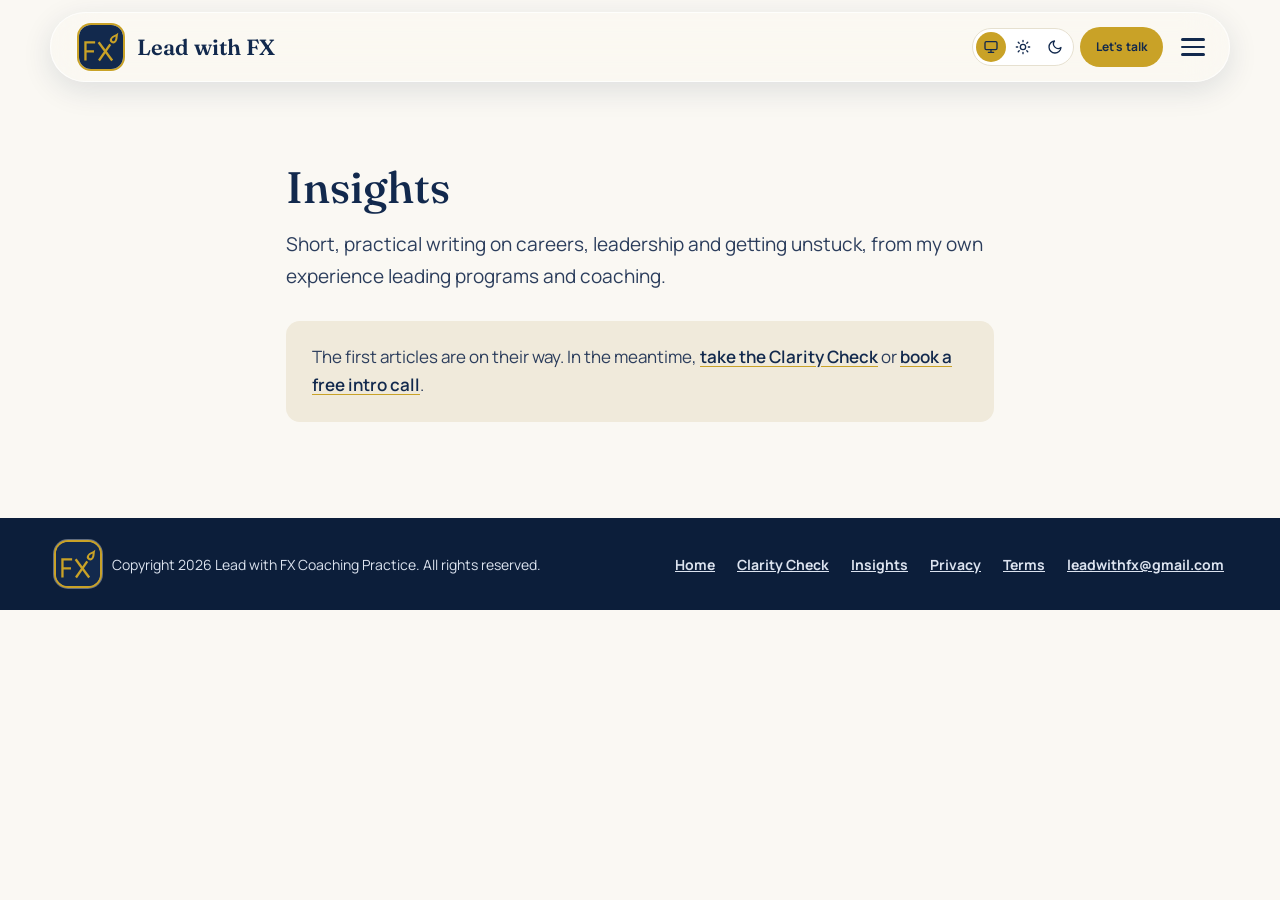
==== commit e89045f2: "Security: Content-Security-Policy with inline-script hashes on every page, CI checks and Cloudflare " ====
--- a/insights.html
+++ b/insights.html
@@ -5,6 +5,7 @@
 <meta name="robots" content="index,follow,noai,noimageai">
 <link rel="canonical" href="https://leadwithfx.com/insights.html">
 <meta charset="utf-8">
+<meta http-equiv="Content-Security-Policy" content="default-src 'self'; script-src 'self' 'sha256-2ufQ0UhHi3+rGdpqQ7IaGDzlIDb8QMgaIqjZW0lpATk=' https://assets.calendly.com https://gc.zgo.at https://challenges.cloudflare.com; style-src 'self' 'unsafe-inline' https://assets.calendly.com; img-src 'self' data: https://leadwithfx.goatcounter.com https://assets.calendly.com https://*.calendly.com; font-src 'self'; connect-src 'self' https://clarity-report.leadwithfx.workers.dev https://leadwithfx.goatcounter.com https://*.calendly.com; frame-src https://calendly.com https://challenges.cloudflare.com; base-uri 'self'; form-action 'self'; object-src 'none'">
 <meta name="tdm-reservation" content="1">
 <meta name="tdm-policy" content="https://leadwithfx.com/terms.html">
 <meta name="viewport" content="width=device-width, initial-scale=1">
@@ -15,7 +16,7 @@
 <link rel="preload" href="fonts/fraunces.woff" as="font" type="font/woff" crossorigin>
 <script>try{var t=localStorage.getItem("lwfx-theme");if(t==="light"||t==="dark")document.documentElement.setAttribute("data-theme",t)}catch(e){}</script>
 <link rel="stylesheet" href="styles.css?v=20261123">
-<script data-goatcounter="https://leadwithfx.goatcounter.com/count" async src="//gc.zgo.at/count.js"></script>
+<script data-goatcounter="https://leadwithfx.goatcounter.com/count" async src="https://gc.zgo.at/count.js"></script>
 </head><body>
 <a class="skip" href="#main">Skip to content</a>
 <header class="nav">
--- a/styles.css
+++ b/styles.css
@@ -177,7 +177,7 @@
 @media (prefers-reduced-motion:reduce){.js .reveal,.js .reveal.in{opacity:1;transform:none;transition:none}.js .step.reveal::before{transform:none;transition:none}.btn{transition:none}.btn:hover{transform:none}}
 
 /* accessibility + new pages */
-.skip{position:absolute;left:-999px;top:8px;background:#fff;color:var(--ink);padding:10px 16px;border-radius:8px;z-index:100;font-weight:800}
+.skip{position:absolute;left:-999px;top:8px;background:#fff;color:#12294D;padding:10px 16px;border-radius:8px;z-index:100;font-weight:800}
 .skip:focus{left:8px}
 .doc-inner{max-width:820px;padding-top:72px;padding-bottom:96px}
 .doc h1{font-size:44px;margin-bottom:8px}.doc h2{font-size:26px;margin:36px 0 10px}
@@ -499,3 +499,17 @@
   @media (prefers-color-scheme:dark){:root:not([data-theme="light"]) .hero{background-image:linear-gradient(rgba(11,23,48,.32),rgba(11,23,48,.32)),image-set(url(hero-photo-900.avif) type("image/avif"),url(hero-photo-900.webp) type("image/webp"),url(hero-photo-900.jpg) type("image/jpeg"))}}
   :root[data-theme="dark"] .hero{background-image:linear-gradient(rgba(11,23,48,.32),rgba(11,23,48,.32)),image-set(url(hero-photo-900.avif) type("image/avif"),url(hero-photo-900.webp) type("image/webp"),url(hero-photo-900.jpg) type("image/jpeg"))}
 }
+
+/* Insights: search, tags, post typography */
+.post-search{margin:0 0 20px}
+.post-search input{width:100%;padding:14px 18px;font:inherit;font-size:17px;color:var(--ink);background:var(--card);border:1.5px solid var(--line);border-radius:999px}
+.post-search input:focus-visible{outline:3px solid var(--gold);outline-offset:2px}
+.post-card[hidden]{display:none}
+.tags{list-style:none;padding:0;margin:28px 0 0;display:flex;flex-wrap:wrap;gap:8px}
+.tags li{font-size:13px;font-weight:700;letter-spacing:.04em;color:var(--gold-text);border:1px solid var(--line);border-radius:999px;padding:4px 12px}
+.doc blockquote{margin:24px 0;padding:4px 0 4px 20px;border-left:4px solid var(--gold)}
+.doc blockquote p{font-family:'Fraunces',Georgia,serif;font-size:21px;color:var(--ink)}
+.doc pre{background:var(--sand);border-radius:12px;padding:16px 18px;overflow-x:auto;font-size:15px}
+.doc ol{padding-left:22px;display:flex;flex-direction:column;gap:10px}
+.doc hr{border:0;border-top:1px solid var(--line);margin:32px 0}
+.doc .tags{flex-direction:row;padding-left:0}
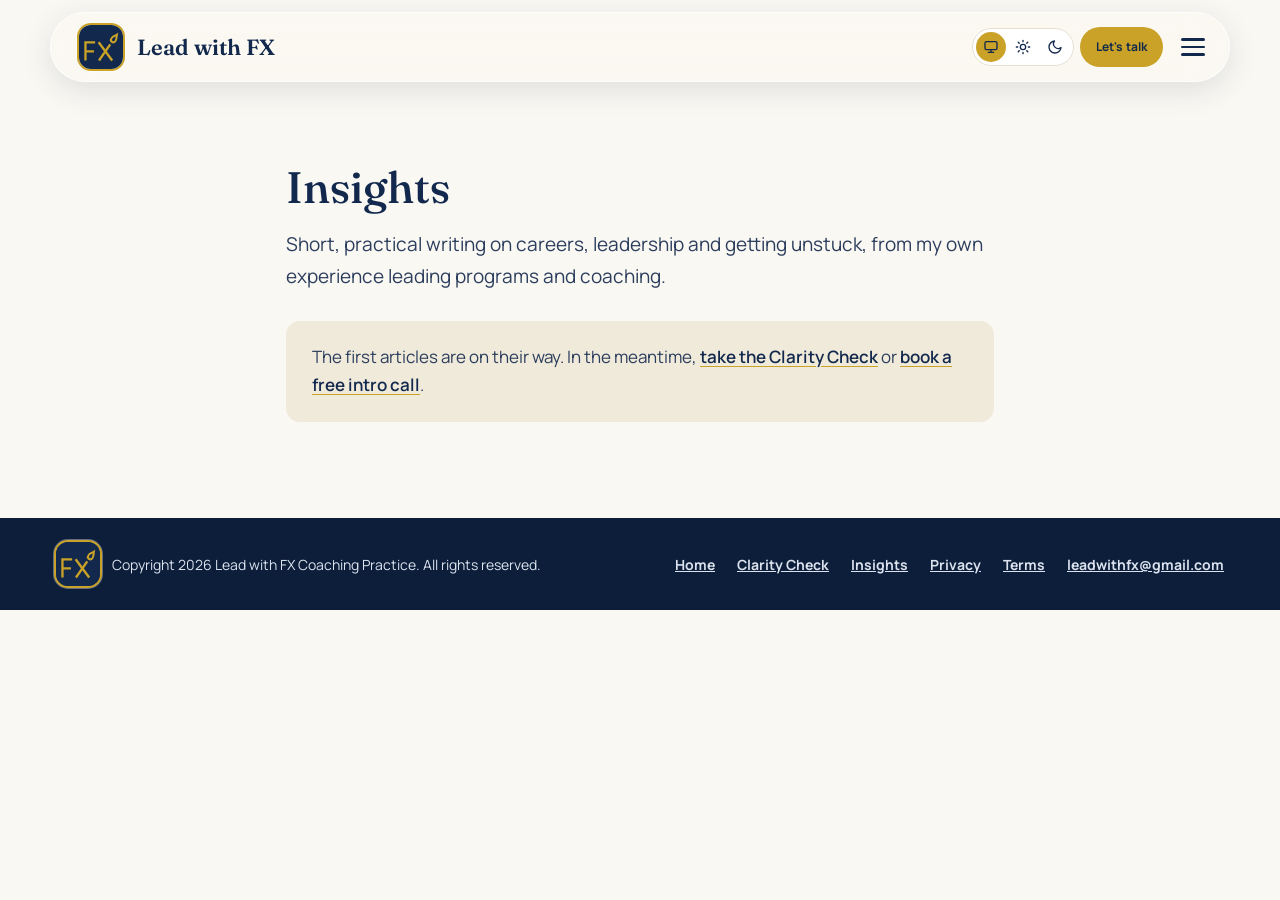
==== commit d30c67dc: "Insights email signup (off until the Brevo list exists), Worker subscribe stage with tests, privacy " ====
--- a/insights.html
+++ b/insights.html
@@ -44,6 +44,19 @@
 <div class="posts" id="posts">
   <p class="posts-empty">The first articles are on their way. In the meantime, <a href="quiz.html">take the Clarity Check</a> or <a href="index.html#book">book a free intro call</a>.</p>
 </div>
+<section class="subscribe" id="subscribe" aria-labelledby="sub-h" hidden>
+  <h2 id="sub-h">Get new articles by email</h2>
+  <p>One short email when I publish something new. No spam, and you can unsubscribe at any time.</p>
+  <form id="sub-form" novalidate>
+    <label for="sub-email">Email address</label>
+    <input id="sub-email" type="email" autocomplete="email" required>
+    <input id="sub-hp" class="hp" type="text" tabindex="-1" autocomplete="off" aria-hidden="true">
+    <label class="sub-consent"><input id="sub-ok" type="checkbox"> I agree to receive emails from Freddie Xavier, Lead with FX. <a href="privacy.html#insights-emails">Privacy</a></label>
+    <div id="sub-ts"></div>
+    <button class="btn" type="submit">Subscribe</button>
+    <p id="sub-msg" role="status" aria-live="polite"></p>
+  </form>
+</section>
 </div></main>
 <footer class="footer">
   <div class="wrap footer-inner">
@@ -52,4 +65,5 @@
   </div>
 </footer>
 <script src="nav.js" defer></script>
+<script src="subscribe.js" defer></script>
 </body></html>
--- a/styles.css
+++ b/styles.css
@@ -513,3 +513,15 @@
 .doc ol{padding-left:22px;display:flex;flex-direction:column;gap:10px}
 .doc hr{border:0;border-top:1px solid var(--line);margin:32px 0}
 .doc .tags{flex-direction:row;padding-left:0}
+
+.subscribe{margin-top:48px;padding:28px;border:1px solid var(--line);border-radius:16px;background:var(--card);max-width:560px}
+.subscribe h2{margin:0 0 6px}
+.subscribe form{display:flex;flex-direction:column;gap:10px;margin-top:12px}
+.subscribe label{font-weight:700;font-size:15px;color:var(--ink)}
+.subscribe input[type=email]{width:100%;padding:14px 16px;font-size:18px;border-radius:10px;border:1.5px solid var(--line);background:var(--card);color:var(--ink);font-family:inherit}
+.subscribe input[type=email]:focus{outline:3px solid var(--gold);outline-offset:2px}
+.subscribe .sub-consent{display:flex;gap:10px;align-items:flex-start;font-weight:400;font-size:14px}
+.subscribe .sub-consent input{margin-top:3px}
+.subscribe .hp{position:absolute;left:-9999px;width:1px;height:1px;opacity:0}
+.subscribe .btn{align-self:flex-start;cursor:pointer;border:0}
+#sub-msg{margin:0;font-size:14px;color:var(--ink-soft)}
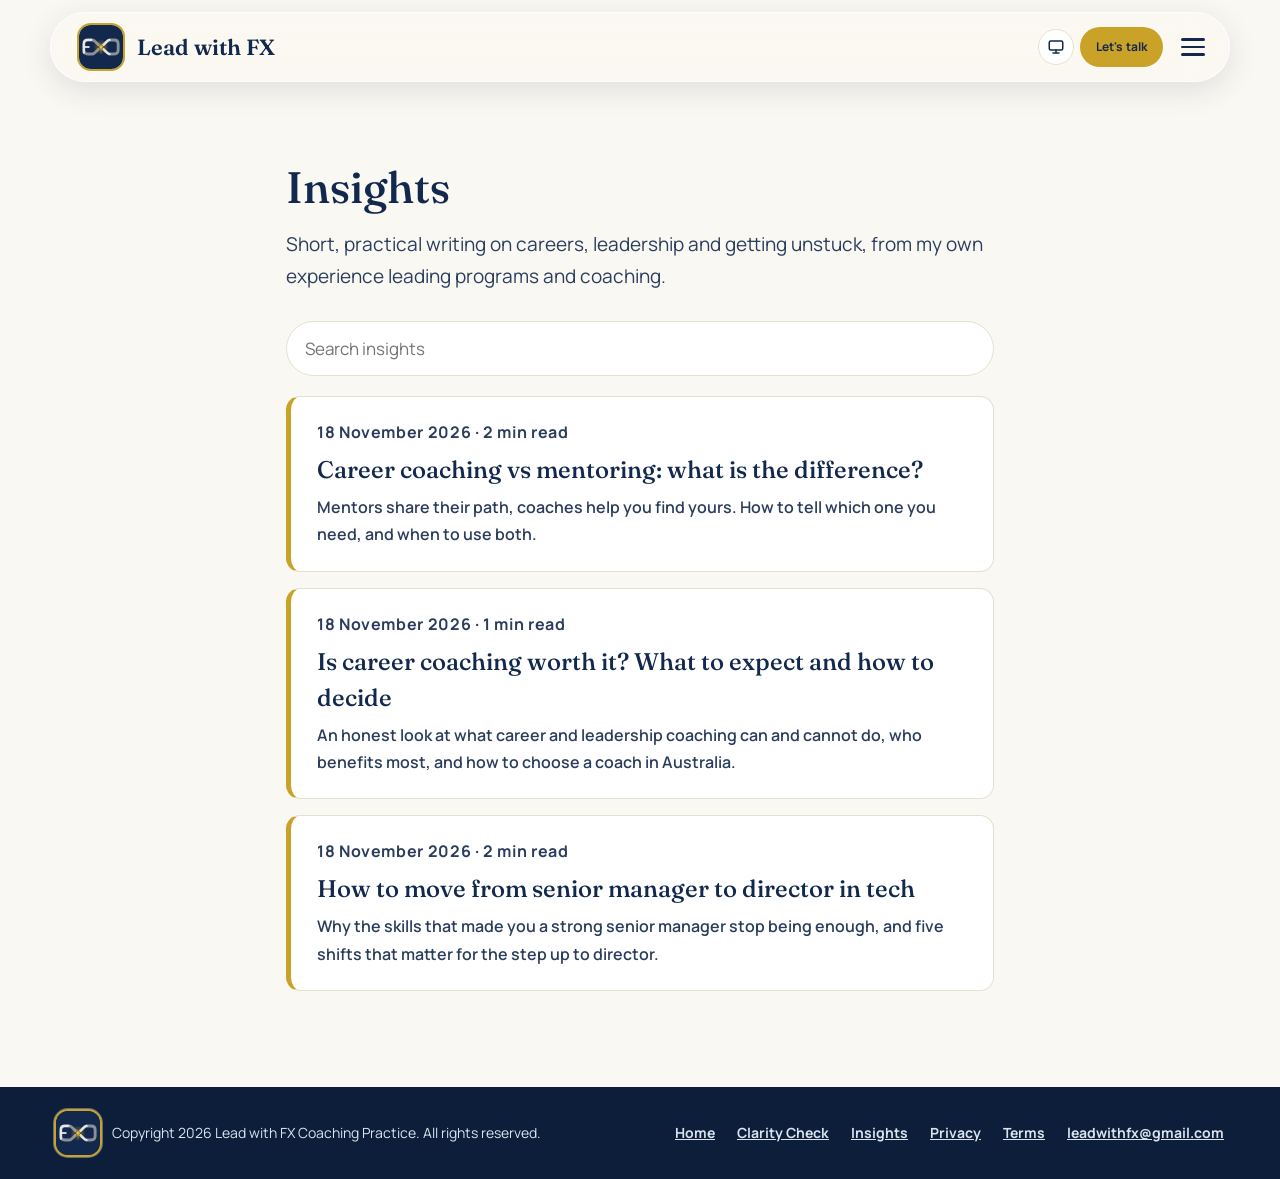
==== commit 360782fb: "Insights: publish three search-targeted posts (coaching vs mentoring, senior manager to director, is" ====
--- a/insights.html
+++ b/insights.html
@@ -41,8 +41,11 @@
 <main id="main" class="doc"><div class="wrap doc-inner">
 <h1>Insights</h1>
 <p class="lead">Short, practical writing on careers, leadership and getting unstuck, from my own experience leading programs and coaching.</p>
+<form class="post-search" role="search"><label for="post-q" class="sr-only">Search insights</label><input id="post-q" type="search" placeholder="Search insights" autocomplete="off"><p id="post-status" class="sr-only" role="status" aria-live="polite"></p></form>
 <div class="posts" id="posts">
-  <p class="posts-empty">The first articles are on their way. In the meantime, <a href="quiz.html">take the Clarity Check</a> or <a href="index.html#book">book a free intro call</a>.</p>
+  <a class="post-card" href="insights/career-coaching-vs-mentoring.html" data-slug="career-coaching-vs-mentoring"><p class="post-meta">18 November 2026 &middot; 2 min read</p><h2>Career coaching vs mentoring: what is the difference?</h2><p>Mentors share their path, coaches help you find yours. How to tell which one you need, and when to use both.</p></a>
+  <a class="post-card" href="insights/is-career-coaching-worth-it.html" data-slug="is-career-coaching-worth-it"><p class="post-meta">18 November 2026 &middot; 1 min read</p><h2>Is career coaching worth it? What to expect and how to decide</h2><p>An honest look at what career and leadership coaching can and cannot do, who benefits most, and how to choose a coach in Australia.</p></a>
+  <a class="post-card" href="insights/senior-manager-to-director-in-tech.html" data-slug="senior-manager-to-director-in-tech"><p class="post-meta">18 November 2026 &middot; 2 min read</p><h2>How to move from senior manager to director in tech</h2><p>Why the skills that made you a strong senior manager stop being enough, and five shifts that matter for the step up to director.</p></a>
 </div>
 <section class="subscribe" id="subscribe" aria-labelledby="sub-h" hidden>
   <h2 id="sub-h">Get new articles by email</h2>
@@ -65,5 +68,6 @@
   </div>
 </footer>
 <script src="nav.js" defer></script>
+<script src="insights-search.js" defer></script>
 <script src="subscribe.js" defer></script>
 </body></html>
--- a/styles.css
+++ b/styles.css
@@ -116,6 +116,7 @@
 .footer-inner{padding-top:36px;padding-bottom:36px;display:flex;flex-wrap:wrap;gap:20px;justify-content:space-between;align-items:center}
 .footer-brand{display:flex;align-items:center;gap:12px}
 .footer-links{display:flex;flex-wrap:wrap;gap:22px;font-weight:700}
+.footer-links a{display:inline-block;padding:4px 0;min-height:24px}
 .footer-note{width:100%;font-size:13px;color:#B7C2D6}
 
 /* Responsive */
@@ -485,12 +486,12 @@
 :root[data-theme="dark"] .nav-toggle span{background:#EAEFF7}
 
 /* Theme switch (Auto / Light / Dark) */
-.theme-switch{display:inline-flex;gap:2px;padding:3px;border:1px solid var(--line);border-radius:999px;background:var(--card);flex:0 0 auto}
-.theme-switch button{width:30px;height:30px;border:0;border-radius:999px;background:transparent;color:var(--ink);cursor:pointer;display:grid;place-items:center;padding:0}
-.theme-switch button svg{width:16px;height:16px;fill:none;stroke:currentColor;stroke-width:2;stroke-linecap:round;stroke-linejoin:round}
-.theme-switch button[aria-pressed="true"]{background:var(--gold);color:#12294D}
+.theme-switch{display:inline-flex;flex:0 0 auto}
+.theme-switch button{width:36px;height:36px;border:1px solid var(--line);border-radius:999px;background:var(--card);color:var(--ink);cursor:pointer;display:grid;place-items:center;padding:0}
+.theme-switch button svg{width:18px;height:18px;fill:none;stroke:currentColor;stroke-width:2;stroke-linecap:round;stroke-linejoin:round}
+.theme-switch button:hover{border-color:var(--gold)}
 .theme-switch button:focus-visible{outline:3px solid var(--gold);outline-offset:2px}
-@media (max-width:480px){.theme-switch button{width:26px;height:26px}.theme-switch button svg{width:14px;height:14px}}
+@media (max-width:480px){.theme-switch button{width:34px;height:34px}}
 
 /* Logo: a gold ring with a thin light inner edge so the navy tile reads on light and dark */
 .logo-img{border-radius:12px;box-shadow:0 0 0 2px var(--gold),0 0 0 3px rgba(255,255,255,.35)}
@@ -525,3 +526,40 @@
 .subscribe .hp{position:absolute;left:-9999px;width:1px;height:1px;opacity:0}
 .subscribe .btn{align-self:flex-start;cursor:pointer;border:0}
 #sub-msg{margin:0;font-size:14px;color:var(--ink-soft)}
+
+.h1-link{color:inherit;text-decoration:none}
+.h1-link:hover{text-decoration:underline;text-decoration-color:var(--gold);text-underline-offset:8px}
+.hero-actions{display:flex;flex-wrap:wrap;gap:14px;align-items:center}
+.hero-actions .btn-outline{align-self:auto}
+@media (max-width:900px){
+  .navjs .nav:not(.open) .theme-switch{display:none}
+  .navjs .nav.open .nav-inner::after{content:"";order:4;flex:0 0 100%;height:0}
+  .navjs .nav.open .theme-switch{order:5;margin-right:auto}
+  .navjs .nav.open .nav-links{order:6}
+}
+.step-actions{display:flex;flex-wrap:wrap;gap:12px;margin-top:6px}.step-actions .btn-outline{align-self:auto;padding:11px 20px;font-size:13px}
+.step-actions .btn{padding:13px 22px;font-size:13px;border:2px solid var(--gold)}.step-actions .btn-outline{border-color:var(--ink)}
+.footer-social{display:inline-flex;align-items:center}.footer-social svg{display:block}
+.faq-list details[id]{scroll-margin-top:120px}
+.msgbox{margin-top:16px}
+.msgbox form{display:flex;flex-direction:column;gap:10px;max-width:520px}
+.msg-step{display:flex;flex-direction:column;gap:10px}
+.msgbox label{font-weight:700;font-size:15px;color:var(--ink)}
+.msgbox input[type=text],.msgbox input[type=email],.msgbox textarea{width:100%;padding:12px 14px;font-size:17px;border-radius:10px;border:1.5px solid var(--line);background:var(--card);color:var(--ink);font-family:inherit;box-sizing:border-box}
+.msgbox textarea{resize:vertical;min-height:120px}
+.msgbox input:focus,.msgbox textarea:focus{outline:3px solid var(--gold);outline-offset:2px}
+.msgbox .msg-consent{display:flex;gap:10px;align-items:flex-start;font-weight:400;font-size:14px}
+.msgbox .msg-consent input{margin-top:3px;width:auto}
+.msgbox .hp{position:absolute;left:-9999px;width:1px;height:1px;opacity:0}
+.msgbox .btn{align-self:flex-start;cursor:pointer;border:2px solid var(--gold)}
+.msgbox .msg-row{display:flex;flex-wrap:wrap;gap:16px;align-items:center}
+.msgbox .btn-link{background:none;border:0;padding:8px 0;color:var(--ink);text-decoration:underline;font:inherit;cursor:pointer}
+#msg-code{max-width:200px;font-size:22px;letter-spacing:.2em}
+#msg-status,#msg-done{margin:0;font-size:15px;color:var(--ink-soft)}
+#msg-done{font-weight:700;color:var(--ink)}
+.msgbox p{padding:0}.msgbox #msg-sent-to{font-size:15px;line-height:1.55}
+.msgbox .btn{font-family:inherit}
+.faq-body{padding-bottom:24px}.msgbox form,.msgbox #msg-done{margin-bottom:0}
+
+
+.footer-credit{display:inline-flex;align-items:center;gap:8px;min-height:24px;padding:4px 0;font-size:13px;color:#A9B6CC;text-decoration:none;transition:color .2s}.footer-credit img{border-radius:5px;display:block}.footer-credit:hover,.footer-credit:focus-visible{color:#fff}
